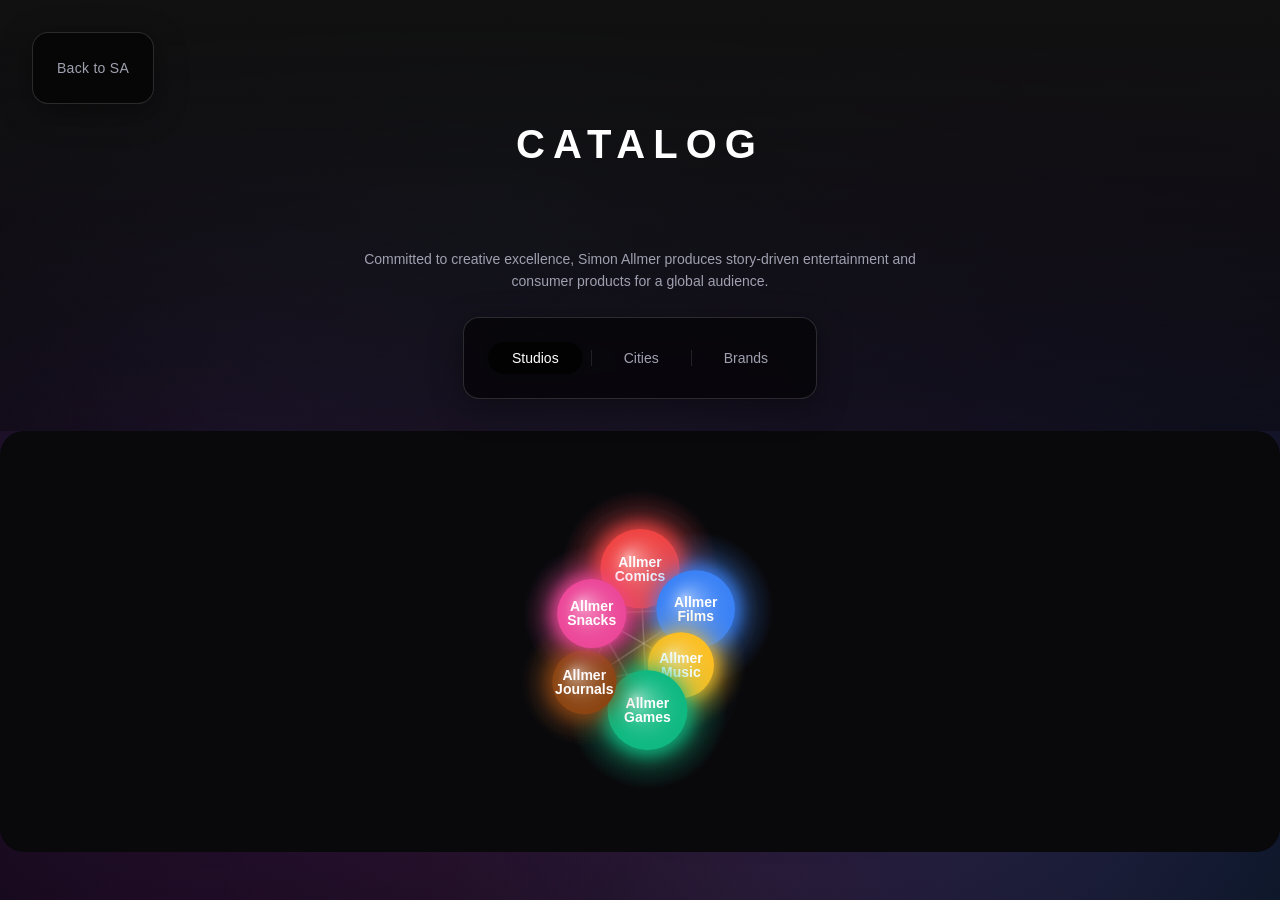
==== index.html @ d1b27c81 "Restore Brands tab and refine Catalogue display - removed redundant header" ====
<!DOCTYPE html>
<html lang="en">

<head>
    <meta charset="UTF-8">
    <meta name="viewport" content="width=device-width, initial-scale=1.0">
    <title>Allmer Studios Network | Graph Theory Visualization</title>
    <meta name="description" content="Interactive network visualization of Allmer Studios ecosystem">
    <link rel="stylesheet" href="style.css">
</head>

<body>
    <div class="background-particles"></div>

    <div class="container">
        <header class="header">
            <a href="https://simonallmer.com" class="back-btn glass-panel" target="_top">Back to SA</a>

            <!-- Header Branding -->
            <div style="margin-bottom: 3rem; padding-top: 5rem;">
                <h1
                    style="font-family: 'Futura', var(--font-family); font-size: 2.5rem; letter-spacing: 0.2em; color: white; font-weight: 700; text-transform: uppercase;">
                    Catalog</h1>
            </div>

            <div class="mission-statement" style="text-align: center;">
                <p>Committed to creative excellence, Simon Allmer produces story-driven entertainment and consumer
                    products for a global audience.</p>
            </div>

            <div class="view-switch glass-panel">
                <button class="switch-btn active" data-mode="studios">Studios</button>
                <div class="switch-divider"></div>
                <button class="switch-btn" data-mode="cities">Cities</button>
                <div class="switch-divider"></div>
                <button class="switch-btn" data-mode="brands">Brands</button>
            </div>
        </header>

        <div class="canvas-wrapper">
            <canvas id="networkCanvas"></canvas>

            <!-- Node popup removed, replaced by details panel -->
        </div>

        <div class="details-panel glass-panel" id="details-panel">
            <div class="popup-header">
                <h3 id="panel-title">Select a Node</h3>
            </div>
            <div id="panel-content">
                <p id="panel-desc" class="placeholder-text">Click on any node to view details.</p>
                <div id="panel-dynamic-content"></div>
            </div>
            <a id="panel-link" href="#" target="_blank" class="panel-link hidden">Access</a>
        </div>
    </div>

    <div class="catalogue glass-panel" id="catalogue">
        <div class="catalogue-content" id="catalogue-content">
            <!-- Catalogue items will be dynamically inserted here -->
        </div>
    </div>


    <div class="controls glass-panel">
        <button class="control-btn" id="resetBtn">
            <svg width="20" height="20" viewBox="0 0 24 24" fill="none" stroke="currentColor" stroke-width="2">
                <path d="M3 12a9 9 0 0 1 9-9 9.75 9.75 0 0 1 6.74 2.74L21 8" />
                <path d="M21 3v5h-5" />
                <path d="M21 12a9 9 0 0 1-9 9 9.75 9.75 0 0 1-6.74-2.74L3 16" />
                <path d="M3 21v-5h5" />
            </svg>
            Reset Layout
        </button>
    </div>

    <!-- Footer removed as per request -->

    <script src="app.js"></script>
</body>

</html>
---- style.css ----
/* ========================================
   CSS Custom Properties - Design System
   ======================================== */
:root {
    /* Studio Colors - Vibrant & Futuristic */
    --color-comics: #a855f7;
    /* Electric Purple */
    --color-films: #3b82f6;
    /* Cinematic Blue */
    --color-music: #fbbf24;
    /* Vibrant Gold */
    --color-games: #10b981;
    /* Neon Green */
    --color-journals: #f97316;
    /* Rich Orange */
    --color-snacks: #ec4899;
    /* Hot Pink */

    /* Base Colors */
    --color-bg-primary: #0a0a0f;
    --color-bg-secondary: #13131a;
    --color-text-primary: #ffffff;
    --color-text-secondary: #a0a0b0;
    --color-accent: #6366f1;

    /* Glassmorphism */
    --glass-bg: rgba(0, 0, 0, 0.6);
    --glass-border: rgba(255, 255, 255, 0.15);
    --glass-shadow: 0 8px 32px 0 rgba(0, 0, 0, 0.37);
    --glass-blur: 12px;

    /* Spacing */
    --spacing-xs: 0.5rem;
    --spacing-sm: 1rem;
    --spacing-md: 1.5rem;
    --spacing-lg: 2rem;
    --spacing-xl: 3rem;

    /* Typography */
    --font-family: 'Futura', -apple-system, BlinkMacSystemFont, 'Segoe UI', sans-serif;
    --font-size-sm: 0.875rem;
    --font-size-base: 1rem;
    --font-size-lg: 1.25rem;
    --font-size-xl: 1.5rem;
    --font-size-2xl: 2rem;
    --font-size-3xl: 3rem;

    /* Animation */
    --transition-fast: 0.15s ease;
    --transition-base: 0.3s ease;
    --transition-slow: 0.5s ease;
}

/* ========================================
   Reset & Base Styles
   ======================================== */
* {
    margin: 0;
    padding: 0;
    box-sizing: border-box;
}

html,
body {
    width: 100%;
    height: 100%;
    overflow: hidden;
}

body {
    font-family: var(--font-family);
    background: linear-gradient(135deg, #0a0a0f 0%, #1a0a1f 50%, #0a0f1a 100%);
    color: var(--color-text-primary);
    line-height: 1.6;
    -webkit-font-smoothing: antialiased;
    -moz-osx-font-smoothing: grayscale;
}

a {
    text-decoration: none;
}

/* ========================================
   Animated Background Particles
   ======================================== */
.background-particles {
    position: fixed;
    top: 0;
    left: 0;
    width: 100%;
    height: 100%;
    background-image:
        radial-gradient(circle at 20% 50%, rgba(168, 85, 247, 0.15) 0%, transparent 50%),
        radial-gradient(circle at 80% 80%, rgba(59, 130, 246, 0.15) 0%, transparent 50%),
        radial-gradient(circle at 40% 20%, rgba(16, 185, 129, 0.1) 0%, transparent 50%),
        radial-gradient(circle at 60% 90%, rgba(236, 72, 153, 0.1) 0%, transparent 50%);
    animation: particleFloat 20s ease-in-out infinite;
    pointer-events: none;
    z-index: 0;
}

@keyframes particleFloat {

    0%,
    100% {
        opacity: 0.3;
        transform: scale(1) rotate(0deg);
    }

    50% {
        opacity: 0.6;
        transform: scale(1.1) rotate(5deg);
    }
}

/* ========================================
   Container & Layout
   ======================================== */
.container {
    position: relative;
    width: 100%;
    height: 100%;
    display: flex;
    flex-direction: column;
    z-index: 1;
    padding: 0;
    /* Ensure no padding */
    padding-bottom: 3rem;
    /* Space for footer */
}

/* ========================================
   Header
   ======================================== */
.header {
    position: relative;
    display: flex;
    flex-direction: column;
    align-items: center;
    gap: var(--spacing-md);
    padding: var(--spacing-lg) var(--spacing-xl);
    text-align: center;
    z-index: 11;
    /* Header above panels */
    width: 100%;
    background: linear-gradient(to bottom, #111111 0%, rgba(10, 10, 15, 0.5) 100%);
}

.back-btn {
    position: absolute;
    left: var(--spacing-lg);
    top: var(--spacing-lg);
    /* Moved higher */
    transform: none;
    text-decoration: none;
    color: var(--color-text-secondary);
    /* Muted text color */
    font-size: var(--font-size-sm);
    font-weight: 400;
    text-transform: none;
    /* Not all caps */
    letter-spacing: 0.02em;
    padding: 0.5rem 1rem;
    transition: all var(--transition-base);
    background: rgba(255, 255, 255, 0.05);
    border-radius: 4px;
}

.back-btn:hover {
    background: rgba(255, 255, 255, 0.1);
    border-color: rgba(255, 255, 255, 0.3);
}

.mission-statement {
    max-width: 600px;
    margin: 0 auto;
    text-align: left;
    color: var(--color-text-secondary);
}

.mission-statement h2 {
    font-family: var(--font-family);
    font-size: var(--font-size-lg);
    /* Smaller size */
    font-weight: 300;
    color: var(--color-text-primary);
    margin-bottom: var(--spacing-xs);
    letter-spacing: 0.05em;
    text-transform: none;
    /* Not all caps */
}

.mission-statement p {
    font-size: var(--font-size-sm);
    line-height: 1.6;
    margin: 0;
}

.logo-container {
    display: flex;
    flex-direction: column;
    align-items: center;
    gap: var(--spacing-xs);
}

.logo {
    height: 60px;
    /* Adjust size as needed */
    width: auto;
    filter: brightness(0) invert(1);
    /* Ensure it is white */
    opacity: 0.9;
    transition: all var(--transition-base);
}

.logo:hover {
    opacity: 1;
    filter: brightness(0) invert(1) drop-shadow(0 0 10px rgba(255, 255, 255, 0.5));
}

.logo-text {
    font-size: 3rem;
    font-weight: 500;
    color: white;
    text-transform: uppercase;
    letter-spacing: 0.3em;
    margin: 0;
    padding: 0;
}

/* ========================================
   View Switch
   ======================================== */
.view-switch {
    display: flex;
    align-items: center;
    gap: var(--spacing-xs);
    padding: 0.5rem;
    border-radius: 2rem;
    background: rgba(0, 0, 0, 0.5);
}

.switch-btn {
    background: none;
    border: none;
    color: var(--color-text-secondary);
    padding: 0.5rem 1.5rem;
    border-radius: 1.5rem;
    font-family: var(--font-family);
    font-size: var(--font-size-sm);
    font-weight: 500;
    cursor: pointer;
    transition: all var(--transition-base);
}

.switch-btn:hover {
    color: var(--color-text-primary);
}

.switch-btn.active {
    background: rgba(0, 0, 0, 0.7);
    color: white;
    box-shadow: 0 4px 12px rgba(0, 0, 0, 0.2);
}

.switch-divider {
    width: 1px;
    height: 16px;
    background: rgba(255, 255, 255, 0.1);
}

/* ========================================
   Canvas Wrapper
   ======================================== */
.canvas-wrapper {
    flex: 1;
    position: relative;
    width: 100%;
    overflow: hidden;
    border-radius: var(--spacing-md);
    margin: 0;
    /* Removed margin to fix left gap */
}

#networkCanvas {
    width: 100%;
    height: 100%;
    display: block;
    cursor: grab;
    touch-action: none;
    /* Prevent default touch actions like scrolling */
}

#networkCanvas:active {
    cursor: grabbing;
}

/* ========================================
   Glass Panel (Shared Style)
   ======================================== */
.glass-panel {
    background: var(--glass-bg);
    backdrop-filter: blur(var(--glass-blur));
    -webkit-backdrop-filter: blur(var(--glass-blur));
    border: 1px solid var(--glass-border);
    border-radius: 1rem;
    box-shadow: var(--glass-shadow);
    padding: var(--spacing-md);
    transition: all var(--transition-base);
}

.glass-panel:hover {
    background: rgba(0, 0, 0, 0.7);
    border-color: rgba(255, 255, 255, 0.2);
    box-shadow: 0 8px 40px 0 rgba(0, 0, 0, 0.5);
}

/* ========================================
   Info Panel
   ======================================== */
/* ========================================
   Info Panel (Websites)
   ======================================== */
.info-panel {
    position: absolute;
    top: var(--spacing-lg);
    right: var(--spacing-lg);
    display: flex;
    flex-direction: column;
    gap: var(--spacing-xs);
    padding: var(--spacing-md);
    min-width: 200px;
}

.info-title {
    font-size: var(--font-size-base);
    font-weight: 600;
    color: var(--color-text-secondary);
    margin-bottom: var(--spacing-xs);
    letter-spacing: 0.05em;
    border-bottom: 1px solid rgba(255, 255, 255, 0.1);
    padding-bottom: var(--spacing-xs);
}

.website-list {
    display: flex;
    flex-direction: column;
    gap: 0.5rem;
}

.website-link {
    font-size: var(--font-size-sm);
    color: var(--color-text-primary);
    text-decoration: none;
    transition: all 0.2s;
    display: block;
    padding: 0.25rem 0.5rem;
    border-radius: 4px;
    background: rgba(0, 0, 0, 0.3);
}

.website-link:hover {
    background: var(--hover-color);
    color: white;
    transform: translateX(4px);
    box-shadow: 0 4px 12px rgba(0, 0, 0, 0.2);
}

/* ========================================
   Legend
   ======================================== */
.legend {
    position: absolute;
    bottom: 5rem;
    left: var(--spacing-lg);
    min-width: 200px;
}

.legend-title {
    font-size: var(--font-size-lg);
    font-weight: 600;
    margin-bottom: var(--spacing-xs);
    color: var(--color-text-primary);
}

.legend-subtitle {
    font-size: var(--font-size-sm);
    color: var(--color-text-secondary);
    margin-bottom: var(--spacing-md);
    display: none;
    font-style: italic;
}

.legend-items {
    display: flex;
    flex-direction: column;
    gap: var(--spacing-xs);
}

.legend-item {
    display: flex;
    align-items: center;
    gap: var(--spacing-sm);
    padding: var(--spacing-xs);
    border-radius: 0.5rem;
    transition: all var(--transition-fast);
    cursor: pointer;
}

.legend-item:hover {
    background: rgba(0, 0, 0, 0.4);
    transform: translateX(4px);
}

.legend-item.active {
    background: rgba(0, 0, 0, 0.5);
}

.legend-dot {
    width: 12px;
    height: 12px;
    border-radius: 50%;
    box-shadow: 0 0 12px currentColor;
    animation: pulse 2s ease-in-out infinite;
}

@keyframes pulse {

    0%,
    100% {
        transform: scale(1);
        opacity: 1;
    }

    50% {
        transform: scale(1.1);
        opacity: 0.8;
    }
}

.legend-name {
    font-size: var(--font-size-sm);
    font-weight: 500;
    color: var(--color-text-primary);
}



/* ========================================
   Catalogue
   ======================================== */
.catalogue {
    position: absolute;
    bottom: 5rem;
    left: var(--spacing-lg);
    min-width: 300px;
    max-width: 400px;
    max-height: 60vh;
    overflow-y: auto;
    display: none;
    z-index: 20;
    /* Ensure it is above background */
}

.catalogue.active {
    display: block;
}

.catalogue-title {
    font-size: var(--font-size-lg);
    font-weight: 600;
    margin-bottom: var(--spacing-md);
    color: var(--color-text-primary);
}

.catalogue-content {
    display: flex;
    flex-direction: column;
    gap: var(--spacing-md);
}

.catalogue-section {
    padding: var(--spacing-sm);
    border-radius: 8px;
    background: rgba(0, 0, 0, 0.3);
}

.catalogue-section-title {
    font-size: var(--font-size-sm);
    font-weight: 700;
    margin-bottom: var(--spacing-xs);
    color: #ffffff;
    letter-spacing: 0.1em;
    text-shadow: 0 2px 4px rgba(0, 0, 0, 0.5);
}

.catalogue-items {
    display: flex;
    flex-direction: column;
    gap: 0.25rem;
}

.catalogue-item {
    font-size: 0.8rem;
    color: #ffffff;
    font-family: var(--font-family);
    /* Modern font */
    padding: 0.15rem 0;
    letter-spacing: 0.05em;
}

.catalogue-item.tba {
    opacity: 0.6;
}

.catalogue-link {
    text-decoration: none;
    display: block;
    transition: all 0.2s;
    cursor: pointer;
}

.catalogue-link:hover {
    transform: translateX(4px);
    /* No color change or underline */
}

/* Custom scrollbar for catalogue */
.catalogue::-webkit-scrollbar {
    width: 6px;
}

.catalogue::-webkit-scrollbar-track {
    background: rgba(0, 0, 0, 0.2);
    border-radius: 3px;
}

.catalogue::-webkit-scrollbar-thumb {
    background: rgba(255, 255, 255, 0.3);
    border-radius: 3px;
}

.catalogue::-webkit-scrollbar-thumb:hover {
    background: rgba(255, 255, 255, 0.5);
}

/* ========================================
   Controls
   ======================================== */
.controls {
    position: absolute;
    bottom: 5rem;
    right: 25rem;
    /* Shift controls to left of details panel */
}

.control-btn {
    display: flex;
    align-items: center;
    gap: var(--spacing-xs);
    padding: 0.75rem 1.5rem;
    background: rgba(0, 0, 0, 0.6);
    color: white;
    border: 1px solid rgba(255, 255, 255, 0.15);
    border-radius: 2rem;
    font-family: var(--font-family);
    font-size: var(--font-size-sm);
    font-weight: 500;
    letter-spacing: 0.05em;
    cursor: pointer;
    transition: all var(--transition-base);
    box-shadow: 0 4px 20px rgba(0, 0, 0, 0.3);
    backdrop-filter: blur(var(--glass-blur));
}

.control-btn:hover {
    transform: translateY(-2px);
    background: rgba(0, 0, 0, 0.8);
    border-color: rgba(255, 255, 255, 0.3);
    box-shadow: 0 8px 30px rgba(0, 0, 0, 0.5);
}

.control-btn:active {
    transform: translateY(0);
}

.control-btn svg {
    width: 20px;
    height: 20px;
}

/* ========================================
   Node Popup
   ======================================== */
/* ========================================
   Details Panel (Replaces Node Popup)
   ======================================== */
.details-panel {
    position: absolute;
    bottom: 5rem;
    right: 5rem;
    /* Standard position */
    width: 300px;
    /* Fixed width */
    max-width: 400px;
    max-height: 60vh;
    overflow-y: auto;
    z-index: 20;
    pointer-events: auto;
    display: none;
    /* Hidden by default */
    border-left: 4px solid var(--color-accent);
    /* Accent border */
}

.details-panel.active {
    display: block;
    animation: slideInRight 0.3s ease;
}

@keyframes slideInRight {
    from {
        opacity: 0;
        transform: translateX(20px);
    }

    to {
        opacity: 1;
        transform: translateX(0);
    }
}

.popup-link.panel-link,
.panel-link {
    display: inline-block;
    color: white;
    text-decoration: none;
    font-weight: 500;
    font-size: var(--font-size-sm);
    transition: all 0.2s;
    background: var(--color-accent);
    padding: 0.5rem 1rem;
    border-radius: 6px;
    margin-top: var(--spacing-sm);
    text-align: center;
    width: 100%;
    /* Full width button */
}

.panel-link:hover {
    background: #4f46e5;
    /* Darker accent */
    transform: translateY(-1px);
    box-shadow: 0 4px 12px rgba(99, 102, 241, 0.3);
}

.placeholder-text {
    color: var(--color-text-secondary);
    font-style: italic;
    font-size: var(--font-size-sm);
    text-align: center;
    padding: var(--spacing-md) 0;
}

.studio-details,
.city-details {
    color: var(--color-text-secondary);
    font-size: var(--font-size-sm);
    line-height: 1.6;
}

.studio-description {
    margin-bottom: var(--spacing-md);
}

.detail-section {
    margin-top: var(--spacing-sm);
}

.detail-section h4 {
    color: var(--color-text-primary);
    font-size: var(--font-size-sm);
    font-weight: 600;
    margin-bottom: 0.5rem;
    margin-bottom: 0.5rem;
    letter-spacing: 0.05em;
}

.detail-section ul {
    list-style: none;
    padding: 0;
    margin: 0;
}

.detail-section li {
    padding: 0.25rem 0;
    padding-left: 1rem;
    position: relative;
}

.detail-section li:before {
    content: '•';
    position: absolute;
    left: 0;
    color: var(--color-accent);
}

/* ========================================
   Responsive Design
   ======================================== */
@media (max-width: 768px) {

    /* Allow scrolling on mobile */
    html,
    body {
        overflow-y: auto;
        height: auto;
        min-height: 100%;
    }

    .container {
        height: auto;
        min-height: 100vh;
        overflow: visible;
        padding-bottom: 6rem;
        /* Ensure space for footer */
    }

    .canvas-wrapper {
        min-height: 50vh;
        /* Ensure graph remains visible */
    }

    .title-main {
        font-size: var(--font-size-2xl);
    }

    .title-sub {
        font-size: var(--font-size-base);
    }

    /* Compact Header for Mobile */
    .header {
        padding: var(--spacing-md) var(--spacing-sm);
    }

    .logo-text {
        font-size: 2rem;
    }

    .mission-statement h2 {
        font-size: 1.1rem;
    }

    /* Enable vertical scrolling on canvas for mobile */
    #networkCanvas {
        touch-action: pan-y;
    }

    .info-panel {
        top: auto;
        bottom: var(--spacing-lg);
        right: auto;
        left: 50%;
        transform: translateX(-50%);
        flex-direction: row;
        gap: var(--spacing-sm);
    }

    .legend {
        position: relative;
        bottom: auto;
        left: auto;
        margin: var(--spacing-md) var(--spacing-lg);
    }

    .details-panel {
        position: relative;
        bottom: auto;
        right: auto;
        margin: 0 var(--spacing-md) var(--spacing-md);
        display: none;
        /* Hidden on mobile initially, or maybe stacked? User asked for easily navigable. Let's make it stack. */
        /* Actually user said "box thats always in the right position". On mobile right position implies below graph or overlaid. */
        /* Let's follow the stacking pattern */
        width: auto;
        left: auto;
        min-width: 0;
    }

    .details-panel.active {
        display: block;
    }


    .canvas-wrapper {
        margin: 0 var(--spacing-md);
    }

    .controls {
        position: relative;
        bottom: auto;
        right: auto;
        margin: var(--spacing-md) auto;
        width: fit-content;
        display: flex;
        justify-content: center;
        z-index: 20;
    }

    .footer {
        position: relative;
        bottom: auto;
        left: auto;
        width: 100%;
        padding: var(--spacing-lg) var(--spacing-md);
        background: rgba(0, 0, 0, 0.5);
        margin-top: var(--spacing-md);
    }
}

/* ========================================
   Utility Classes
   ======================================== */
.visually-hidden {
    position: absolute;
    width: 1px;
    height: 1px;
    padding: 0;
    margin: -1px;
    overflow: hidden;
    clip: rect(0, 0, 0, 0);
    white-space: nowrap;
    border-width: 0;
}

.hidden {
    display: none;
}

/* ========================================
   Footer
   ======================================== */
.footer {
    position: absolute;
    bottom: 0;
    left: 0;
    width: 100%;
    padding: var(--spacing-md);
    text-align: center;
    color: var(--color-text-secondary);
    font-size: var(--font-size-sm);
    z-index: 10;
    background: rgba(0, 0, 0, 0.3);
    backdrop-filter: blur(10px);
}

.footer-link {
    color: var(--color-text-primary);
    text-decoration: none;
    transition: color 0.2s;
}

.footer-link:hover {
    color: var(--color-accent);
}

@media (max-width: 768px) {
    .back-btn {
        position: static;
        transform: none;
        margin-bottom: var(--spacing-md);
    }

    .back-btn:hover {
        transform: translateY(-2px);
    }
}
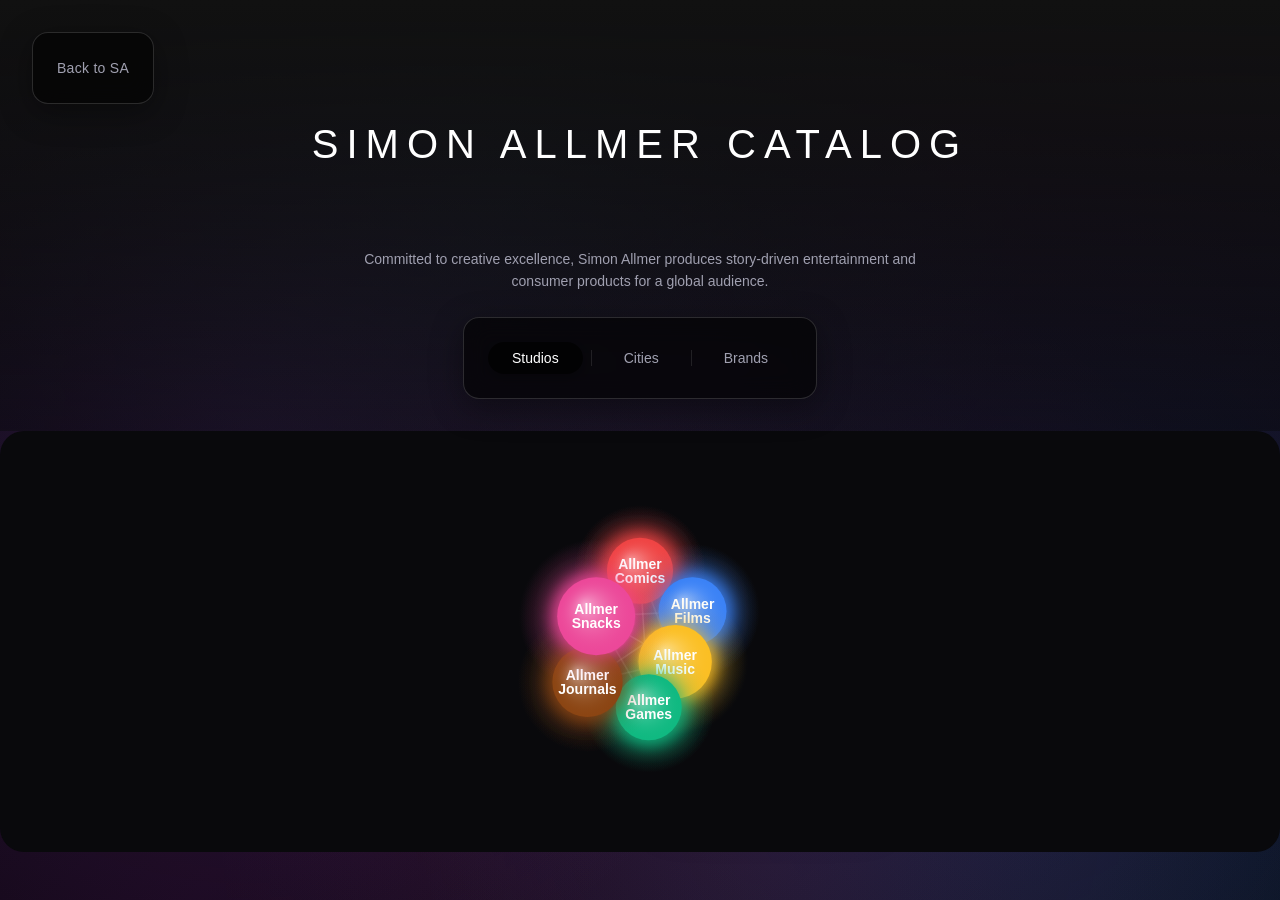
==== commit 817db47f: "Update header to 'Simon Allmer Catalog' with lighter font weight" ====
--- a/index.html
+++ b/index.html
@@ -19,8 +19,8 @@
             <!-- Header Branding -->
             <div style="margin-bottom: 3rem; padding-top: 5rem;">
                 <h1
-                    style="font-family: 'Futura', var(--font-family); font-size: 2.5rem; letter-spacing: 0.2em; color: white; font-weight: 700; text-transform: uppercase;">
-                    Catalog</h1>
+                    style="font-family: 'Futura', var(--font-family); font-size: 2.5rem; letter-spacing: 0.2em; color: white; font-weight: 300; text-transform: uppercase;">
+                    Simon Allmer Catalog</h1>
             </div>
 
             <div class="mission-statement" style="text-align: center;">
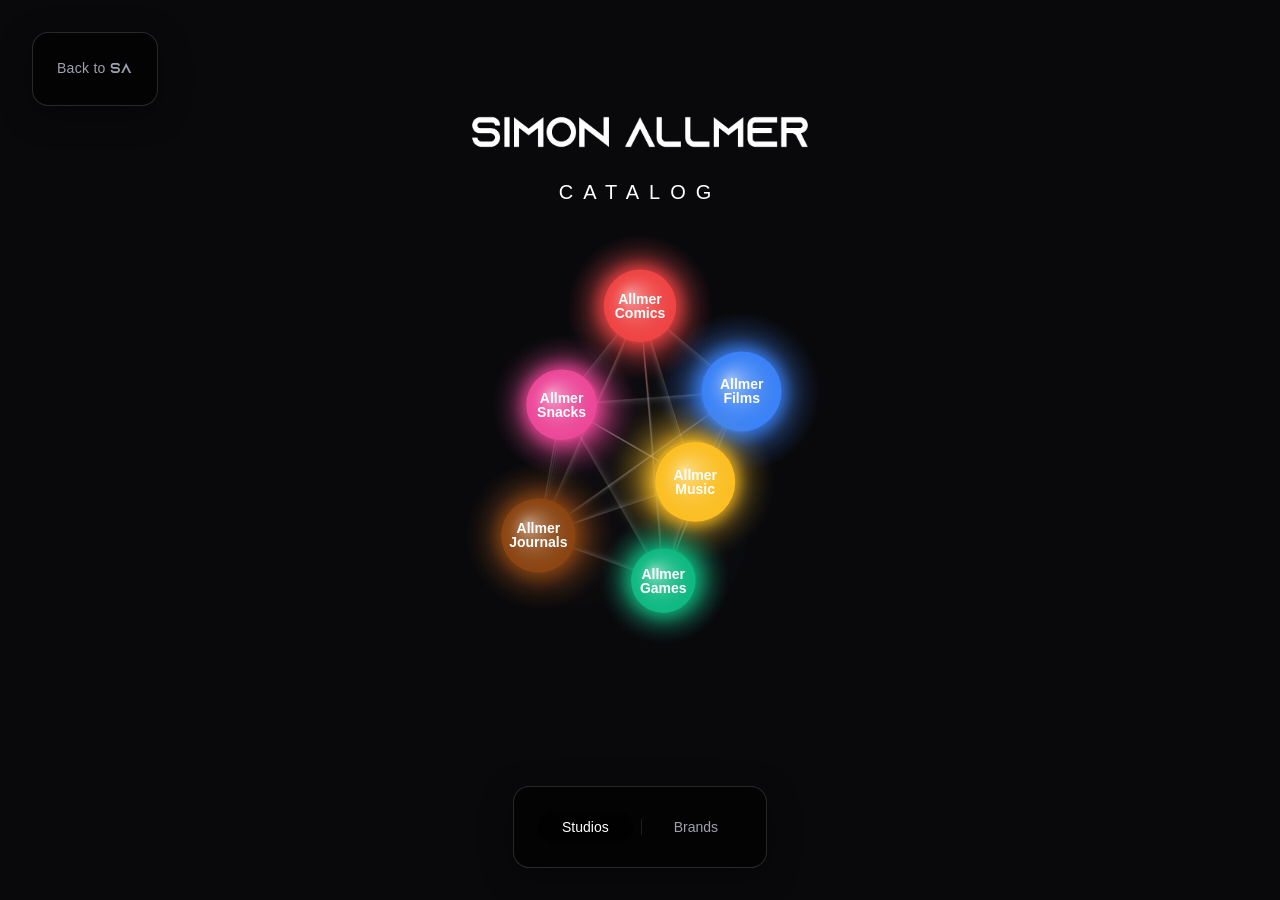
==== commit dd6672d0: "UI refactoring: fullscreen graph, logo logo integration, Azonix font, and spacebar view toggle" ====
--- a/index.html
+++ b/index.html
@@ -14,28 +14,24 @@
 
     <div class="container">
         <header class="header">
-            <a href="https://simonallmer.com" class="back-btn glass-panel" target="_top">Back to SA</a>
+            <a href="https://simonallmer.com" class="back-btn glass-panel" target="_top">Back to <span class="logo-font">SA</span></a>
 
             <!-- Header Branding -->
-            <div style="margin-bottom: 3rem; padding-top: 5rem;">
-                <h1
-                    style="font-family: 'Futura', var(--font-family); font-size: 2.5rem; letter-spacing: 0.2em; color: white; font-weight: 300; text-transform: uppercase;">
-                    Simon Allmer Catalog</h1>
+            <div style="margin-bottom: 3rem; padding-top: 5rem; display: flex; flex-direction: column; align-items: center;">
+                <img src="SimonAllmerLogoRightProportionsWhite.png" alt="Simon Allmer" style="height: 40px; width: auto; margin-bottom: 1.5rem;">
+                <h1 style="font-family: 'Futura', var(--font-family); font-size: 1.25rem; letter-spacing: 0.5em; color: white; font-weight: 300; text-transform: uppercase; margin: 0;">
+                    Catalog</h1>
             </div>
 
-            <div class="mission-statement" style="text-align: center;">
-                <p>Committed to creative excellence, Simon Allmer produces story-driven entertainment and consumer
-                    products for a global audience.</p>
-            </div>
 
-            <div class="view-switch glass-panel">
-                <button class="switch-btn active" data-mode="studios">Studios</button>
-                <div class="switch-divider"></div>
-                <button class="switch-btn" data-mode="cities">Cities</button>
-                <div class="switch-divider"></div>
-                <button class="switch-btn" data-mode="brands">Brands</button>
-            </div>
+
         </header>
+        
+        <div class="view-switch glass-panel">
+            <button class="switch-btn active" data-mode="studios">Studios</button>
+            <div class="switch-divider"></div>
+            <button class="switch-btn" data-mode="brands">Brands</button>
+        </div>
 
         <div class="canvas-wrapper">
             <canvas id="networkCanvas"></canvas>
--- a/style.css
+++ b/style.css
@@ -1,6 +1,13 @@
 /* ========================================
    CSS Custom Properties - Design System
    ======================================== */
+@font-face {
+    font-family: 'Azonix';
+    src: url('Fonts/Azonix.otf') format('opentype');
+    font-weight: normal;
+    font-style: normal;
+}
+
 :root {
     /* Studio Colors - Vibrant & Futuristic */
     --color-comics: #a855f7;
@@ -120,30 +127,30 @@
     position: relative;
     width: 100%;
     height: 100%;
-    display: flex;
-    flex-direction: column;
     z-index: 1;
     padding: 0;
-    /* Ensure no padding */
-    padding-bottom: 3rem;
-    /* Space for footer */
 }
 
 /* ========================================
    Header
    ======================================== */
 .header {
-    position: relative;
+    position: fixed;
+    top: 0;
+    left: 0;
     display: flex;
     flex-direction: column;
     align-items: center;
     gap: var(--spacing-md);
     padding: var(--spacing-lg) var(--spacing-xl);
     text-align: center;
-    z-index: 11;
-    /* Header above panels */
+    z-index: 100;
+    pointer-events: none;
     width: 100%;
-    background: linear-gradient(to bottom, #111111 0%, rgba(10, 10, 15, 0.5) 100%);
+}
+
+.header > * {
+    pointer-events: auto;
 }
 
 .back-btn {
@@ -232,12 +239,19 @@
    View Switch
    ======================================== */
 .view-switch {
+    position: fixed;
+    bottom: 2rem;
+    left: 50%;
+    transform: translateX(-50%);
     display: flex;
     align-items: center;
     gap: var(--spacing-xs);
     padding: 0.5rem;
     border-radius: 2rem;
-    background: rgba(0, 0, 0, 0.5);
+    background: rgba(0, 0, 0, 0.6);
+    z-index: 100;
+    backdrop-filter: blur(var(--glass-blur));
+    border: 1px solid var(--glass-border);
 }
 
 .switch-btn {
@@ -273,13 +287,14 @@
    Canvas Wrapper
    ======================================== */
 .canvas-wrapper {
-    flex: 1;
-    position: relative;
-    width: 100%;
+    position: fixed;
+    top: 0;
+    left: 0;
+    width: 100vw;
+    height: 100vh;
     overflow: hidden;
-    border-radius: var(--spacing-md);
     margin: 0;
-    /* Removed margin to fix left gap */
+    z-index: 1;
 }
 
 #networkCanvas {
@@ -662,8 +677,7 @@
     padding: var(--spacing-md) 0;
 }
 
-.studio-details,
-.city-details {
+.studio-details {
     color: var(--color-text-secondary);
     font-size: var(--font-size-sm);
     line-height: 1.6;
@@ -819,6 +833,11 @@
     }
 }
 
+.logo-font {
+    font-family: 'Azonix', 'Futura', sans-serif;
+    letter-spacing: 0.1em;
+}
+
 /* ========================================
    Utility Classes
    ======================================== */
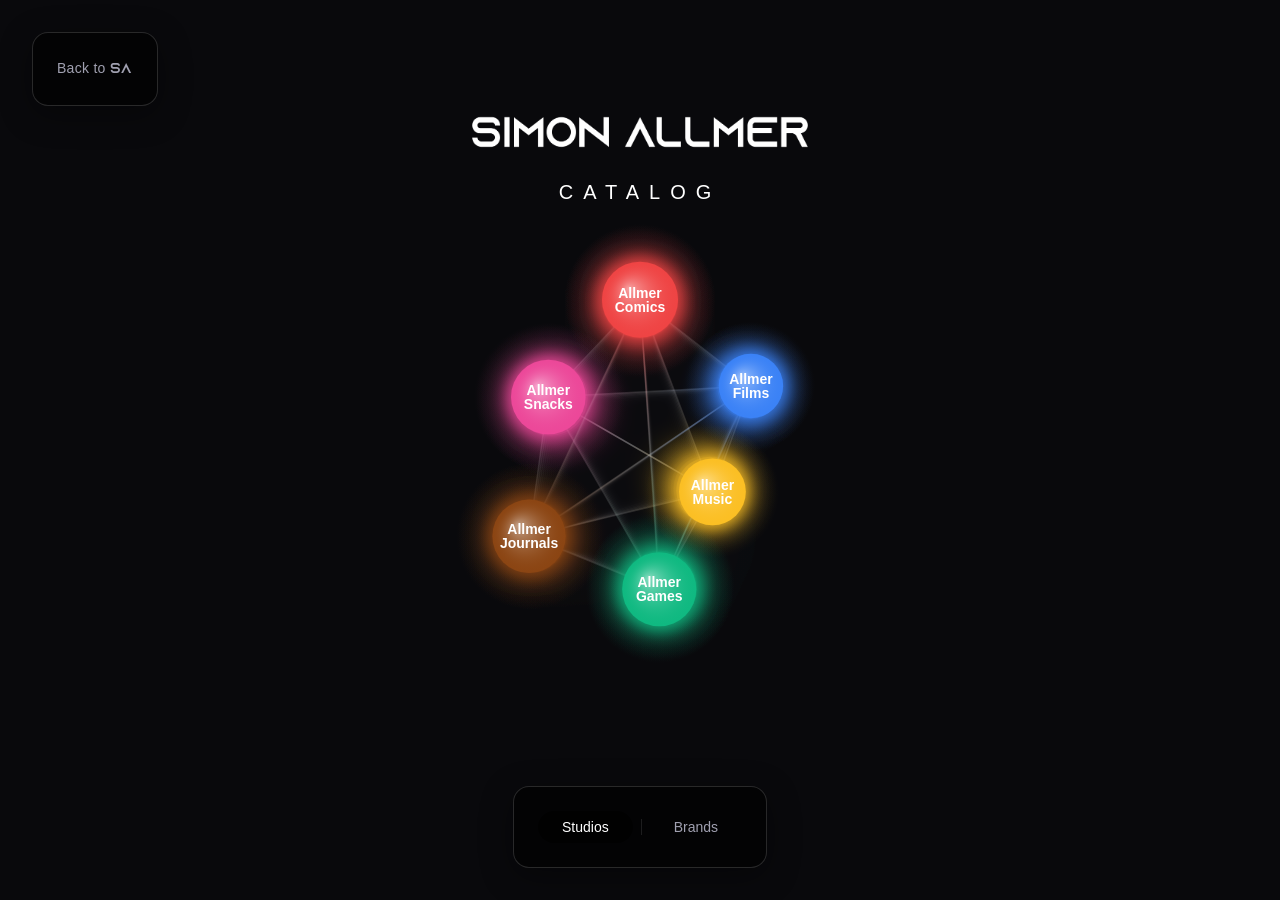
==== commit cd6cfcdc: "Mobile refinement: full-screen details view and close button integration" ====
--- a/index.html
+++ b/index.html
@@ -42,6 +42,7 @@
         <div class="details-panel glass-panel" id="details-panel">
             <div class="popup-header">
                 <h3 id="panel-title">Select a Node</h3>
+                <button id="panel-close" class="panel-close-btn">&times;</button>
             </div>
             <div id="panel-content">
                 <p id="panel-desc" class="placeholder-text">Click on any node to view details.</p>
--- a/style.css
+++ b/style.css
@@ -611,7 +611,7 @@
    Details Panel (Replaces Node Popup)
    ======================================== */
 .details-panel {
-    position: absolute;
+    position: fixed;
     bottom: 5rem;
     right: 5rem;
     /* Standard position */
@@ -620,12 +620,35 @@
     max-width: 400px;
     max-height: 60vh;
     overflow-y: auto;
-    z-index: 20;
+    z-index: 200;
     pointer-events: auto;
     display: none;
     /* Hidden by default */
     border-left: 4px solid var(--color-accent);
     /* Accent border */
+}
+
+.popup-header {
+    display: flex;
+    justify-content: space-between;
+    align-items: center;
+    margin-bottom: var(--spacing-sm);
+    padding-bottom: var(--spacing-xs);
+    border-bottom: 1px solid rgba(255, 255, 255, 0.1);
+}
+
+.panel-close-btn {
+    background: none;
+    border: none;
+    color: var(--color-text-secondary);
+    font-size: 1.5rem;
+    cursor: pointer;
+    padding: 0 var(--spacing-xs);
+    transition: color var(--transition-fast);
+}
+
+.panel-close-btn:hover {
+    color: var(--color-text-primary);
 }
 
 .details-panel.active {
@@ -789,26 +812,40 @@
     }
 
     .details-panel {
-        position: relative;
-        bottom: auto;
-        right: auto;
-        margin: 0 var(--spacing-md) var(--spacing-md);
+        position: fixed;
+        top: 0;
+        left: 0;
+        width: 100vw;
+        height: 100vh;
+        max-width: 100vw;
+        max-height: 100vh;
+        margin: 0;
+        border-radius: 0;
+        border-left: none;
+        z-index: 2000;
         display: none;
-        /* Hidden on mobile initially, or maybe stacked? User asked for easily navigable. Let's make it stack. */
-        /* Actually user said "box thats always in the right position". On mobile right position implies below graph or overlaid. */
-        /* Let's follow the stacking pattern */
-        width: auto;
-        left: auto;
-        min-width: 0;
+        background: var(--color-bg-primary);
+        padding: var(--spacing-xl) var(--spacing-lg);
     }
 
     .details-panel.active {
         display: block;
-    }
-
-
-    .canvas-wrapper {
-        margin: 0 var(--spacing-md);
+        animation: fadeIn var(--transition-base);
+    }
+
+    .popup-header h3 {
+        font-size: var(--font-size-2xl);
+    }
+
+    .panel-close-btn {
+        font-size: 2.5rem;
+        padding: var(--spacing-sm);
+    }
+
+
+    .studio-details,
+    .city-details {
+        font-size: var(--font-size-base);
     }
 
     .controls {
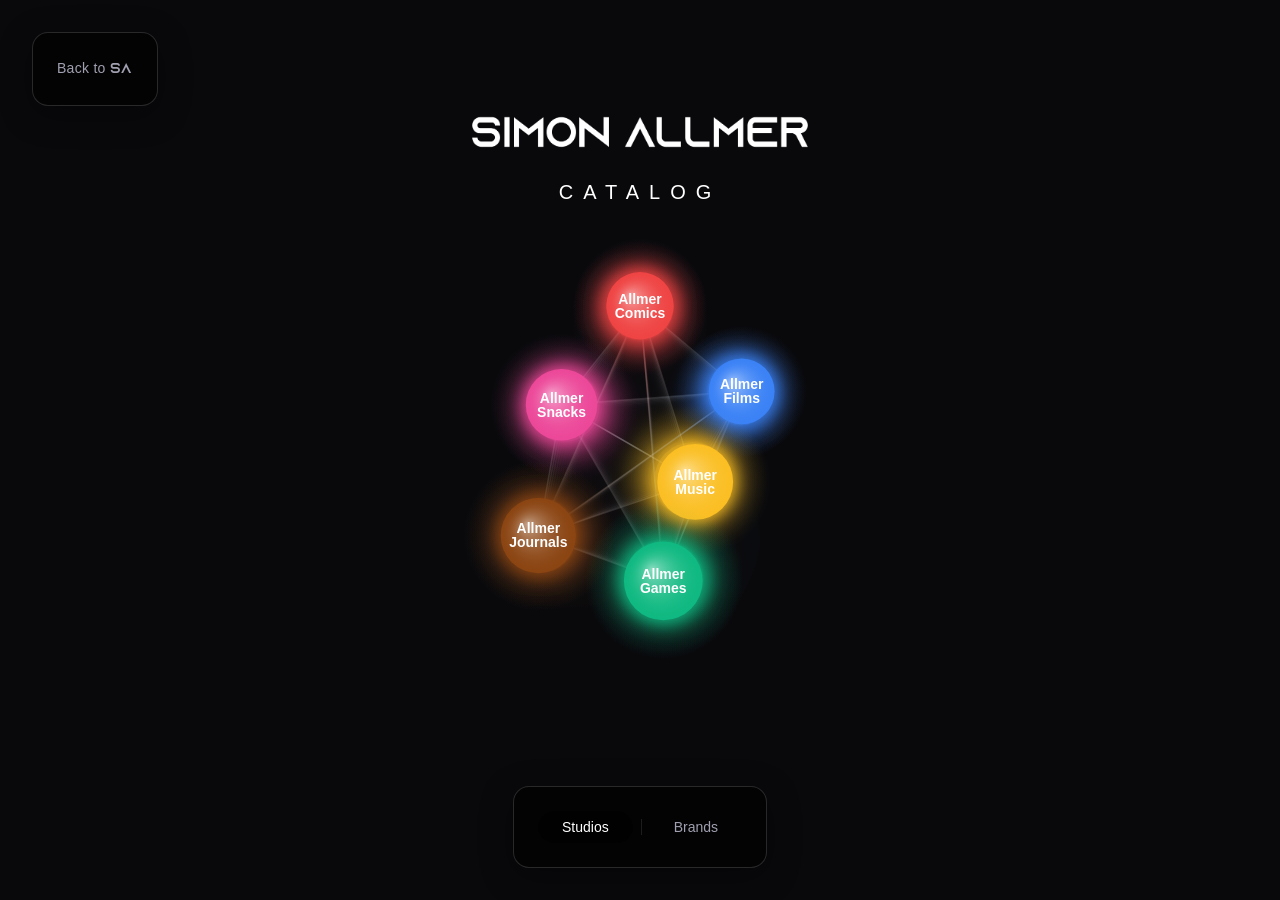
==== commit 4ce47145: "Mobile UI enhancement: transitioning to a scrollable studio/brand list on small screens" ====
--- a/index.html
+++ b/index.html
@@ -35,8 +35,10 @@
 
         <div class="canvas-wrapper">
             <canvas id="networkCanvas"></canvas>
+        </div>
 
-            <!-- Node popup removed, replaced by details panel -->
+        <div id="mobile-list-view" class="mobile-list-view">
+            <!-- Mobile-only list items populated by JS -->
         </div>
 
         <div class="details-panel glass-panel" id="details-panel">
--- a/style.css
+++ b/style.css
@@ -295,6 +295,10 @@
     overflow: hidden;
     margin: 0;
     z-index: 1;
+}
+
+.mobile-list-view {
+    display: none;
 }
 
 #networkCanvas {
@@ -746,26 +750,43 @@
    Responsive Design
    ======================================== */
 @media (max-width: 768px) {
-
-    /* Allow scrolling on mobile */
-    html,
-    body {
+    .canvas-wrapper {
+        display: none;
+    }
+
+    .mobile-list-view {
+        display: flex;
+        flex-direction: column;
+        gap: var(--spacing-sm);
+        padding: 12rem var(--spacing-lg) 6rem;
+        width: 100%;
+        max-height: 100vh;
         overflow-y: auto;
-        height: auto;
-        min-height: 100%;
-    }
-
-    .container {
-        height: auto;
-        min-height: 100vh;
-        overflow: visible;
-        padding-bottom: 6rem;
-        /* Ensure space for footer */
-    }
-
-    .canvas-wrapper {
-        min-height: 50vh;
-        /* Ensure graph remains visible */
+        z-index: 10;
+        position: relative;
+    }
+
+    .mobile-list-item {
+        padding: var(--spacing-lg);
+        background: rgba(255, 255, 255, 0.05);
+        backdrop-filter: blur(var(--glass-blur));
+        border: 1px solid rgba(255, 255, 255, 0.1);
+        border-radius: 1rem;
+        color: white;
+        text-transform: uppercase;
+        letter-spacing: 0.2em;
+        font-family: 'Futura', sans-serif;
+        font-size: var(--font-size-base);
+        text-align: center;
+        transition: background 0.3s ease;
+    }
+
+    .mobile-list-item:active {
+        background: rgba(255, 255, 255, 0.1);
+    }
+
+    .details-panel {
+        z-index: 10000;
     }
 
     .title-main {
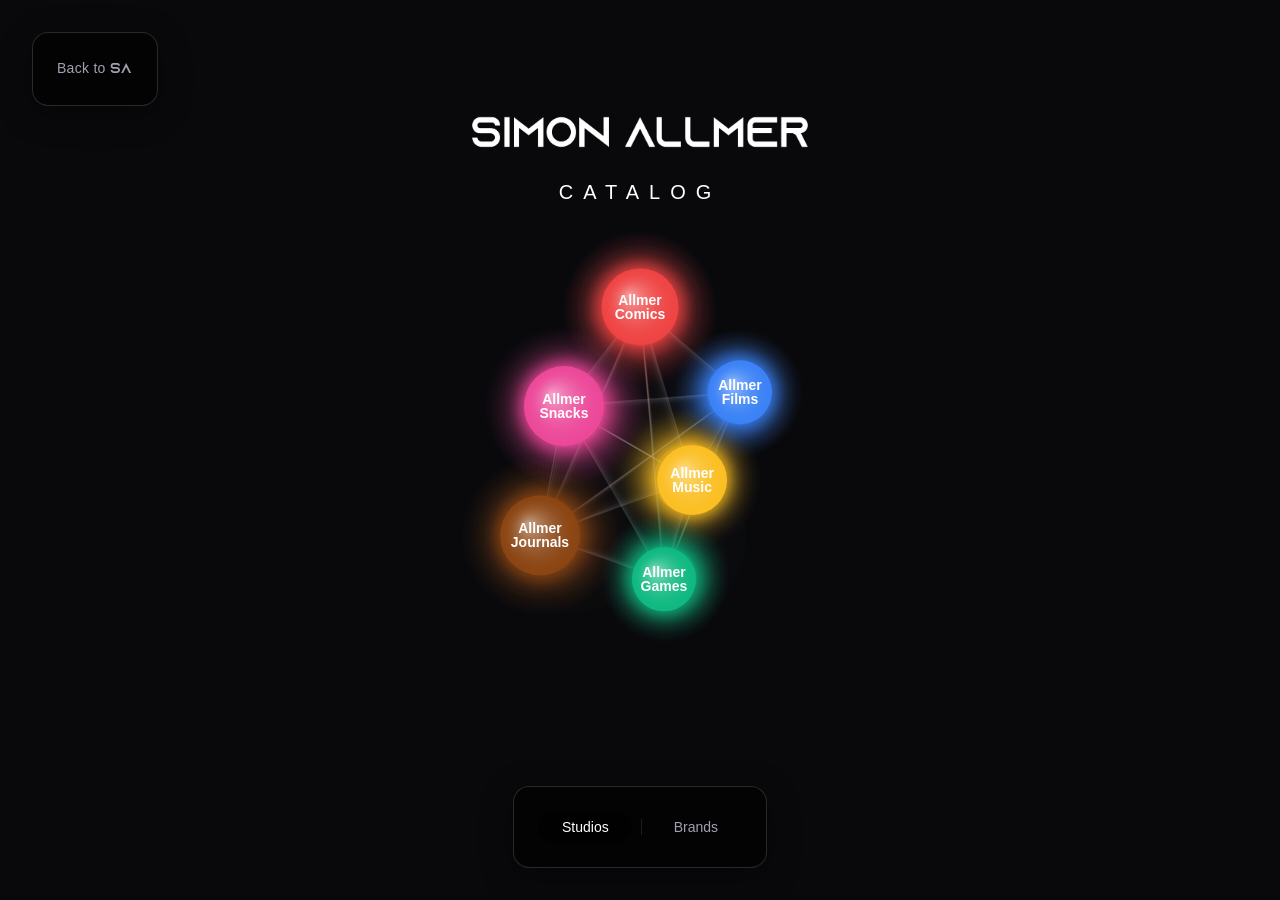
==== commit 30fcdf1b: "Mobile UI fix: hidden catalog title and prioritized studio list-view" ====
--- a/index.html
+++ b/index.html
@@ -19,7 +19,7 @@
             <!-- Header Branding -->
             <div style="margin-bottom: 3rem; padding-top: 5rem; display: flex; flex-direction: column; align-items: center;">
                 <img src="SimonAllmerLogoRightProportionsWhite.png" alt="Simon Allmer" style="height: 40px; width: auto; margin-bottom: 1.5rem;">
-                <h1 style="font-family: 'Futura', var(--font-family); font-size: 1.25rem; letter-spacing: 0.5em; color: white; font-weight: 300; text-transform: uppercase; margin: 0;">
+                <h1 class="catalog-title" style="font-family: 'Futura', var(--font-family); font-size: 1.25rem; letter-spacing: 0.5em; color: white; font-weight: 300; text-transform: uppercase; margin: 0;">
                     Catalog</h1>
             </div>
 
--- a/style.css
+++ b/style.css
@@ -758,7 +758,7 @@
         display: flex;
         flex-direction: column;
         gap: var(--spacing-sm);
-        padding: 12rem var(--spacing-lg) 6rem;
+        padding: 10rem var(--spacing-lg) 8rem;
         width: 100%;
         max-height: 100vh;
         overflow-y: auto;
@@ -791,6 +791,10 @@
 
     .title-main {
         font-size: var(--font-size-2xl);
+    }
+
+    .catalog-title {
+        display: none;
     }
 
     .title-sub {
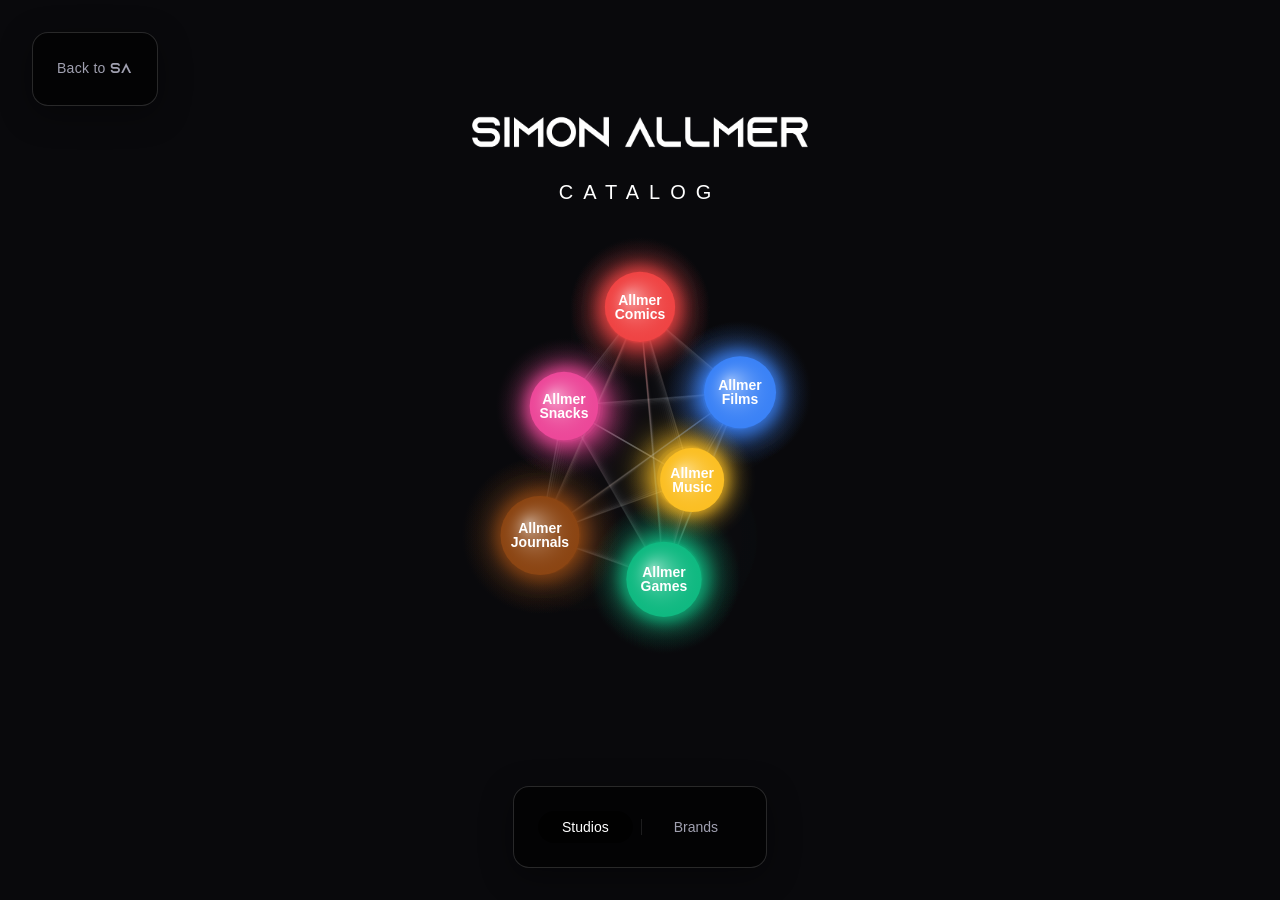
==== commit 5290f01e: "UI refinement: clicking background hides lists for clean interface" ====
--- a/index.html
+++ b/index.html
@@ -19,7 +19,7 @@
             <!-- Header Branding -->
             <div style="margin-bottom: 3rem; padding-top: 5rem; display: flex; flex-direction: column; align-items: center;">
                 <img src="SimonAllmerLogoRightProportionsWhite.png" alt="Simon Allmer" style="height: 40px; width: auto; margin-bottom: 1.5rem;">
-                <h1 class="catalog-title" style="font-family: 'Futura', var(--font-family); font-size: 1.25rem; letter-spacing: 0.5em; color: white; font-weight: 300; text-transform: uppercase; margin: 0;">
+                <h1 style="font-family: 'Futura', var(--font-family); font-size: 1.25rem; letter-spacing: 0.5em; color: white; font-weight: 300; text-transform: uppercase; margin: 0;">
                     Catalog</h1>
             </div>
 
@@ -35,10 +35,8 @@
 
         <div class="canvas-wrapper">
             <canvas id="networkCanvas"></canvas>
-        </div>
 
-        <div id="mobile-list-view" class="mobile-list-view">
-            <!-- Mobile-only list items populated by JS -->
+            <!-- Node popup removed, replaced by details panel -->
         </div>
 
         <div class="details-panel glass-panel" id="details-panel">
--- a/style.css
+++ b/style.css
@@ -295,10 +295,6 @@
     overflow: hidden;
     margin: 0;
     z-index: 1;
-}
-
-.mobile-list-view {
-    display: none;
 }
 
 #networkCanvas {
@@ -750,51 +746,30 @@
    Responsive Design
    ======================================== */
 @media (max-width: 768px) {
+
+    /* Allow scrolling on mobile */
+    html,
+    body {
+        overflow-y: auto;
+        height: auto;
+        min-height: 100%;
+    }
+
+    .container {
+        height: auto;
+        min-height: 100vh;
+        overflow: visible;
+        padding-bottom: 6rem;
+        /* Ensure space for footer */
+    }
+
     .canvas-wrapper {
-        display: none;
-    }
-
-    .mobile-list-view {
-        display: flex;
-        flex-direction: column;
-        gap: var(--spacing-sm);
-        padding: 10rem var(--spacing-lg) 8rem;
-        width: 100%;
-        max-height: 100vh;
-        overflow-y: auto;
-        z-index: 10;
-        position: relative;
-    }
-
-    .mobile-list-item {
-        padding: var(--spacing-lg);
-        background: rgba(255, 255, 255, 0.05);
-        backdrop-filter: blur(var(--glass-blur));
-        border: 1px solid rgba(255, 255, 255, 0.1);
-        border-radius: 1rem;
-        color: white;
-        text-transform: uppercase;
-        letter-spacing: 0.2em;
-        font-family: 'Futura', sans-serif;
-        font-size: var(--font-size-base);
-        text-align: center;
-        transition: background 0.3s ease;
-    }
-
-    .mobile-list-item:active {
-        background: rgba(255, 255, 255, 0.1);
-    }
-
-    .details-panel {
-        z-index: 10000;
+        min-height: 50vh;
+        /* Ensure graph remains visible */
     }
 
     .title-main {
         font-size: var(--font-size-2xl);
-    }
-
-    .catalog-title {
-        display: none;
     }
 
     .title-sub {
@@ -858,6 +833,18 @@
         animation: fadeIn var(--transition-base);
     }
 
+    .catalogue {
+        position: fixed;
+        bottom: 7rem;
+        left: 50%;
+        transform: translateX(-50%);
+        width: 90vw;
+        max-width: 400px;
+        max-height: 50vh;
+        z-index: 1500;
+        margin: 0;
+    }
+
     .popup-header h3 {
         font-size: var(--font-size-2xl);
     }
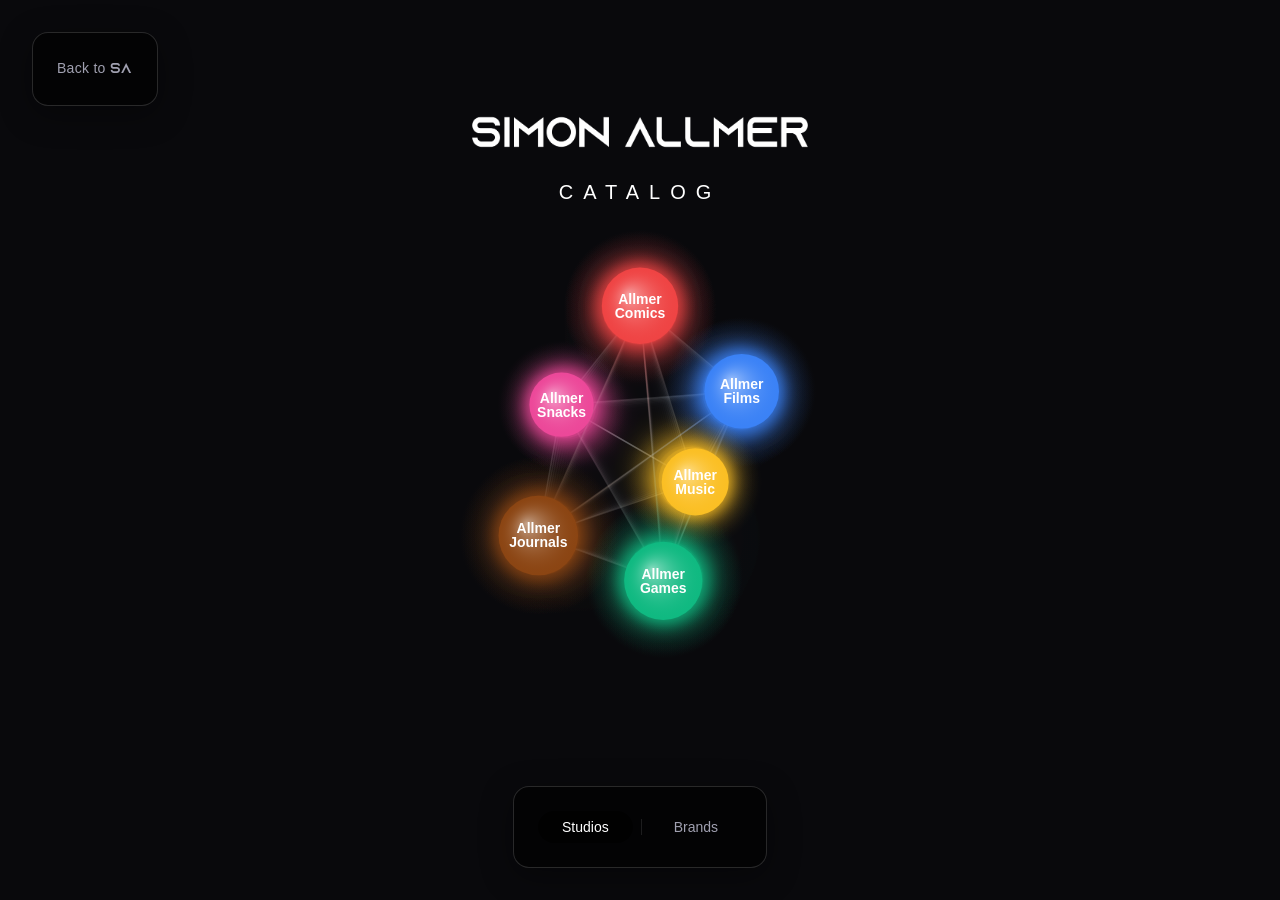
==== commit 707315c1: "Mobile fix: ensuring header branding also triggers hide on tap" ====
--- a/index.html
+++ b/index.html
@@ -17,7 +17,7 @@
             <a href="https://simonallmer.com" class="back-btn glass-panel" target="_top">Back to <span class="logo-font">SA</span></a>
 
             <!-- Header Branding -->
-            <div style="margin-bottom: 3rem; padding-top: 5rem; display: flex; flex-direction: column; align-items: center;">
+            <div class="header-branding" style="margin-bottom: 3rem; padding-top: 5rem; display: flex; flex-direction: column; align-items: center;">
                 <img src="SimonAllmerLogoRightProportionsWhite.png" alt="Simon Allmer" style="height: 40px; width: auto; margin-bottom: 1.5rem;">
                 <h1 style="font-family: 'Futura', var(--font-family); font-size: 1.25rem; letter-spacing: 0.5em; color: white; font-weight: 300; text-transform: uppercase; margin: 0;">
                     Catalog</h1>
--- a/style.css
+++ b/style.css
@@ -147,6 +147,7 @@
     z-index: 100;
     pointer-events: none;
     width: 100%;
+    transition: opacity var(--transition-slow);
 }
 
 .header > * {
@@ -781,6 +782,11 @@
         padding: var(--spacing-md) var(--spacing-sm);
     }
 
+    .header.hidden-mobile {
+        opacity: 0;
+        pointer-events: none;
+    }
+
     .logo-text {
         font-size: 2rem;
     }
